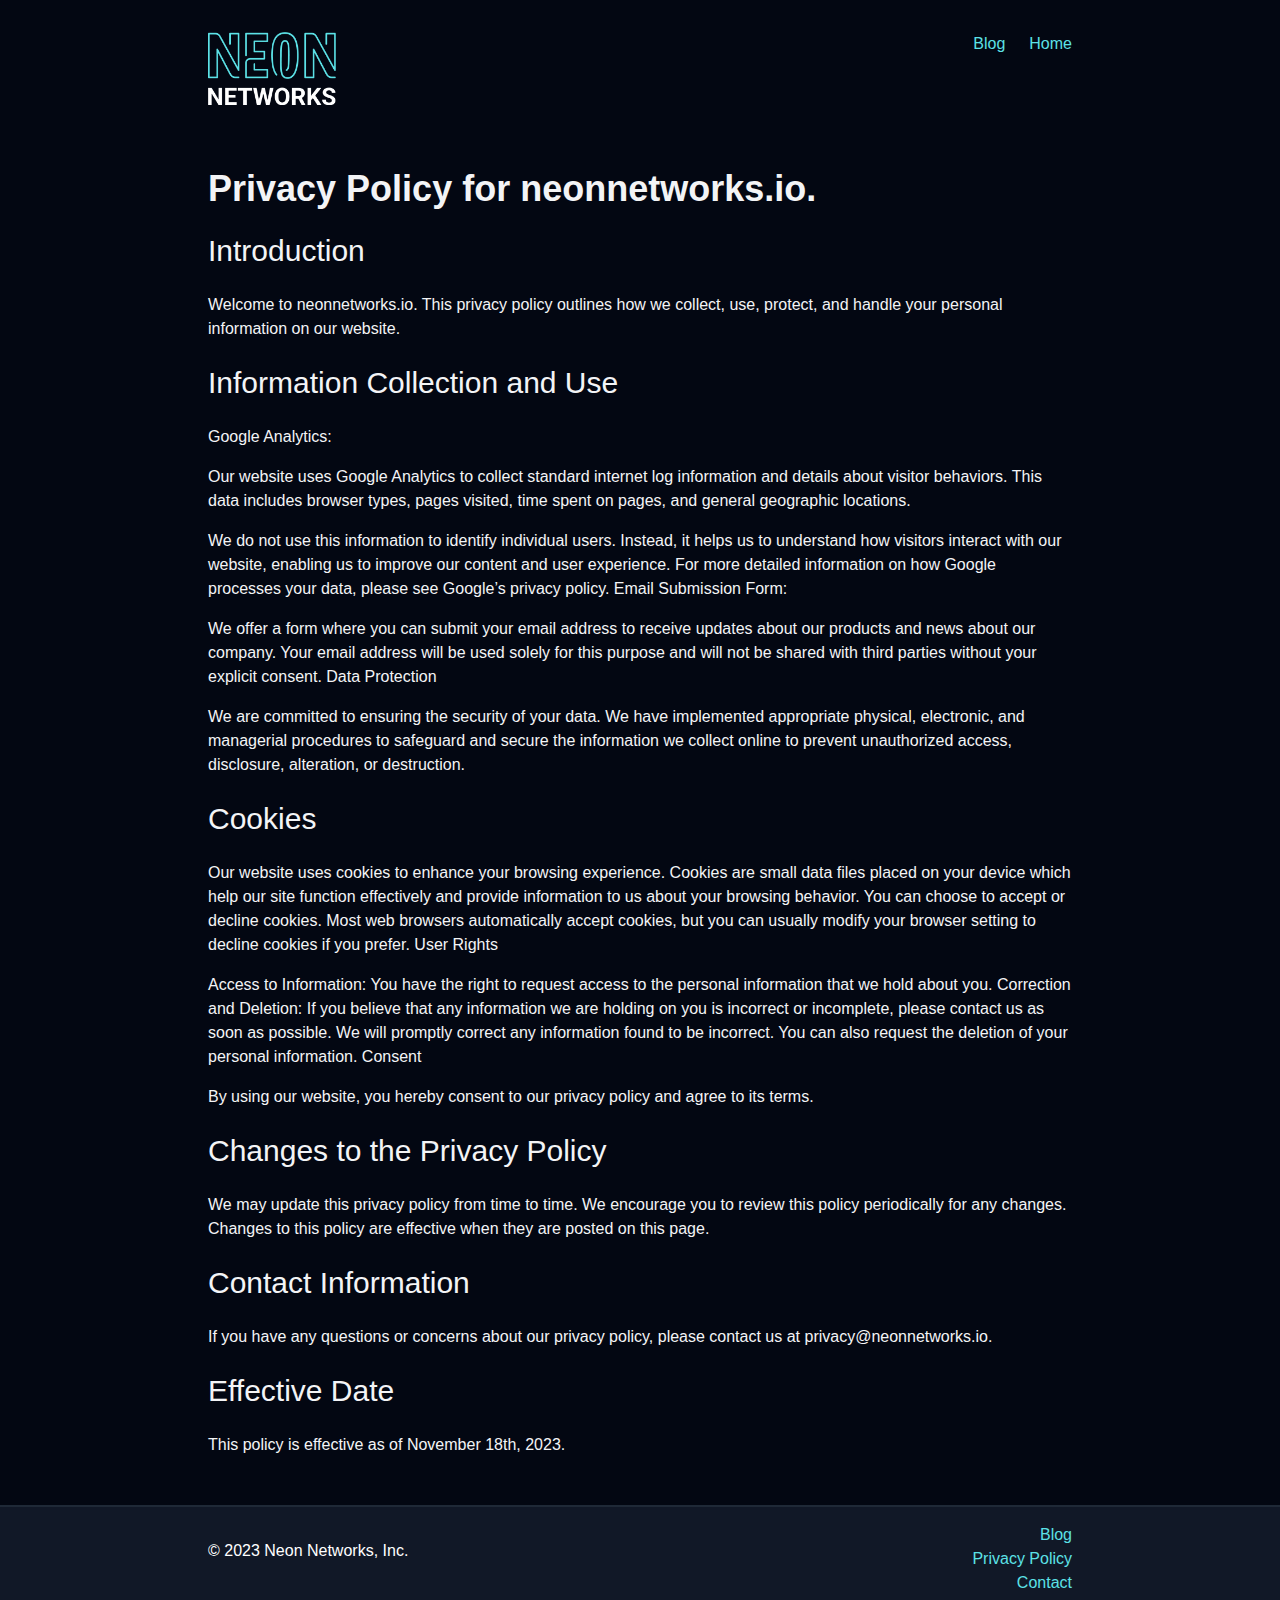
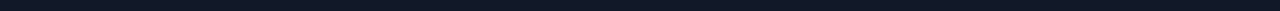
==== privacy-policy.html @ 4b2929be "initial commit of website" ====
<!doctype html>
<html lang="en">

<head>
  <meta charset="UTF-8">
  <meta name="viewport" content="width=device-width, initial-scale=1.0">
  <title></title>
  <link rel="stylesheet" href="/assets/css/main.css">

  
</head>

<body class="flex flex-col min-h-screen bg-gray-950 text-gray-100">
  <div class="flex-grow container max-w-4xl mx-auto w-5/6 px-4 py-8">
    <header>
  <div class="flex justify-between items-stretch mx-auto max-w-4xl w-full">
    <div>
      <a href="/">
        <img src="/assets/img/neon@5x-cropped.png" class="w-32 mb-10" />
      </a>
    </div>
    <div class="flex space-x-6">
      <a href="/blog">Blog</a>
      <a href="/">Home</a>
    </div>
  </div>
</header>
<h1 id="privacy-policy-for-neonnetworksio">Privacy Policy for neonnetworks.io.</h1>

<h2 id="introduction">Introduction</h2>

<p>Welcome to neonnetworks.io. This privacy policy outlines how we collect, use, protect, and handle your personal information on our website.</p>

<h2 id="information-collection-and-use">Information Collection and Use</h2>

<p>Google Analytics:</p>

<p>Our website uses Google Analytics to collect standard internet log information and details about visitor behaviors. This data includes browser types, pages visited, time spent on pages, and general geographic locations.</p>

<p>We do not use this information to identify individual users. Instead, it helps us to understand how visitors interact with our website, enabling us to improve our content and user experience.
For more detailed information on how Google processes your data, please see Google’s privacy policy.
Email Submission Form:</p>

<p>We offer a form where you can submit your email address to receive updates about our products and news about our company.
Your email address will be used solely for this purpose and will not be shared with third parties without your explicit consent.
Data Protection</p>

<p>We are committed to ensuring the security of your data. We have implemented appropriate physical, electronic, and managerial procedures to safeguard and secure the information we collect online to prevent unauthorized access, disclosure, alteration, or destruction.</p>

<h2 id="cookies">Cookies</h2>

<p>Our website uses cookies to enhance your browsing experience. Cookies are small data files placed on your device which help our site function effectively and provide information to us about your browsing behavior.
You can choose to accept or decline cookies. Most web browsers automatically accept cookies, but you can usually modify your browser setting to decline cookies if you prefer.
User Rights</p>

<p>Access to Information: You have the right to request access to the personal information that we hold about you.
Correction and Deletion: If you believe that any information we are holding on you is incorrect or incomplete, please contact us as soon as possible. We will promptly correct any information found to be incorrect. You can also request the deletion of your personal information.
Consent</p>

<p>By using our website, you hereby consent to our privacy policy and agree to its terms.</p>

<h2 id="changes-to-the-privacy-policy">Changes to the Privacy Policy</h2>

<p>We may update this privacy policy from time to time. We encourage you to review this policy periodically for any changes. Changes to this policy are effective when they are posted on this page.</p>

<h2 id="contact-information">Contact Information</h2>

<p>If you have any questions or concerns about our privacy policy, please contact us at privacy@neonnetworks.io.</p>

<h2 id="effective-date">Effective Date</h2>

<p>This policy is effective as of November 18th, 2023.</p>

  </div>

  <footer class="bg-gray-900 border-t-2 border-gray-800  text-white">
    <div class="flex justify-between items-stretch mx-auto p-4 max-w-4xl w-full">
      <div class="flex flex-col">
        <p class="my-4">&copy; 2023 Neon Networks, Inc.</p>
      </div>
      <div class="flex flex-col text-right">
        <a href="/blog">Blog</a>
        <a href="/privacy-policy">Privacy Policy</a>
        <a href="mailto:hello@neonnetworks.io">Contact</a>
      </div>
    </div>
  </footer>
</body>

</html>
---- assets/css/main.css ----
/*! tailwindcss v3.3.5 | MIT License | https://tailwindcss.com*/*,:after,:before{border:0 solid #e5e7eb;box-sizing:border-box}:after,:before{--tw-content:""}html{-webkit-text-size-adjust:100%;font-feature-settings:normal;font-family:Helvetica Neue,sans-serif;font-variation-settings:normal;line-height:1.5;-moz-tab-size:4;-o-tab-size:4;tab-size:4}body{line-height:inherit;margin:0}hr{border-top-width:1px;color:inherit;height:0}abbr:where([title]){-webkit-text-decoration:underline dotted;text-decoration:underline dotted}h1,h2,h3,h4,h5,h6{font-size:inherit;font-weight:inherit}a{color:inherit;text-decoration:inherit}b,strong{font-weight:bolder}code,kbd,pre,samp{font-family:ui-monospace,SFMono-Regular,Menlo,Monaco,Consolas,Liberation Mono,Courier New,monospace;font-size:1em}small{font-size:80%}sub,sup{font-size:75%;line-height:0;position:relative;vertical-align:baseline}sub{bottom:-.25em}sup{top:-.5em}table{border-collapse:collapse;border-color:inherit;text-indent:0}button,input,optgroup,select,textarea{font-feature-settings:inherit;color:inherit;font-family:inherit;font-size:100%;font-variation-settings:inherit;font-weight:inherit;line-height:inherit;margin:0;padding:0}button,select{text-transform:none}[type=button],[type=reset],[type=submit],button{-webkit-appearance:button;background-color:transparent;background-image:none}:-moz-focusring{outline:auto}:-moz-ui-invalid{box-shadow:none}progress{vertical-align:baseline}::-webkit-inner-spin-button,::-webkit-outer-spin-button{height:auto}[type=search]{-webkit-appearance:textfield;outline-offset:-2px}::-webkit-search-decoration{-webkit-appearance:none}::-webkit-file-upload-button{-webkit-appearance:button;font:inherit}summary{display:list-item}blockquote,dd,dl,figure,h1,h2,h3,h4,h5,h6,hr,p,pre{margin:0}fieldset{margin:0}fieldset,legend{padding:0}menu,ol,ul{list-style:none;margin:0;padding:0}dialog{padding:0}textarea{resize:vertical}input::-moz-placeholder,textarea::-moz-placeholder{color:#9ca3af;opacity:1}input::placeholder,textarea::placeholder{color:#9ca3af;opacity:1}[role=button],button{cursor:pointer}:disabled{cursor:default}audio,canvas,embed,iframe,img,object,svg,video{display:block;vertical-align:middle}img,video{height:auto;max-width:100%}[hidden]{display:none}*,:after,:before{--tw-border-spacing-x:0;--tw-border-spacing-y:0;--tw-translate-x:0;--tw-translate-y:0;--tw-rotate:0;--tw-skew-x:0;--tw-skew-y:0;--tw-scale-x:1;--tw-scale-y:1;--tw-pan-x: ;--tw-pan-y: ;--tw-pinch-zoom: ;--tw-scroll-snap-strictness:proximity;--tw-gradient-from-position: ;--tw-gradient-via-position: ;--tw-gradient-to-position: ;--tw-ordinal: ;--tw-slashed-zero: ;--tw-numeric-figure: ;--tw-numeric-spacing: ;--tw-numeric-fraction: ;--tw-ring-inset: ;--tw-ring-offset-width:0px;--tw-ring-offset-color:#fff;--tw-ring-color:rgba(59,130,246,.5);--tw-ring-offset-shadow:0 0 #0000;--tw-ring-shadow:0 0 #0000;--tw-shadow:0 0 #0000;--tw-shadow-colored:0 0 #0000;--tw-blur: ;--tw-brightness: ;--tw-contrast: ;--tw-grayscale: ;--tw-hue-rotate: ;--tw-invert: ;--tw-saturate: ;--tw-sepia: ;--tw-drop-shadow: ;--tw-backdrop-blur: ;--tw-backdrop-brightness: ;--tw-backdrop-contrast: ;--tw-backdrop-grayscale: ;--tw-backdrop-hue-rotate: ;--tw-backdrop-invert: ;--tw-backdrop-opacity: ;--tw-backdrop-saturate: ;--tw-backdrop-sepia: }::backdrop{--tw-border-spacing-x:0;--tw-border-spacing-y:0;--tw-translate-x:0;--tw-translate-y:0;--tw-rotate:0;--tw-skew-x:0;--tw-skew-y:0;--tw-scale-x:1;--tw-scale-y:1;--tw-pan-x: ;--tw-pan-y: ;--tw-pinch-zoom: ;--tw-scroll-snap-strictness:proximity;--tw-gradient-from-position: ;--tw-gradient-via-position: ;--tw-gradient-to-position: ;--tw-ordinal: ;--tw-slashed-zero: ;--tw-numeric-figure: ;--tw-numeric-spacing: ;--tw-numeric-fraction: ;--tw-ring-inset: ;--tw-ring-offset-width:0px;--tw-ring-offset-color:#fff;--tw-ring-color:rgba(59,130,246,.5);--tw-ring-offset-shadow:0 0 #0000;--tw-ring-shadow:0 0 #0000;--tw-shadow:0 0 #0000;--tw-shadow-colored:0 0 #0000;--tw-blur: ;--tw-brightness: ;--tw-contrast: ;--tw-grayscale: ;--tw-hue-rotate: ;--tw-invert: ;--tw-saturate: ;--tw-sepia: ;--tw-drop-shadow: ;--tw-backdrop-blur: ;--tw-backdrop-brightness: ;--tw-backdrop-contrast: ;--tw-backdrop-grayscale: ;--tw-backdrop-hue-rotate: ;--tw-backdrop-invert: ;--tw-backdrop-opacity: ;--tw-backdrop-saturate: ;--tw-backdrop-sepia: }.container{width:100%}@media (min-width:640px){.container{max-width:640px}}@media (min-width:768px){.container{max-width:768px}}@media (min-width:1024px){.container{max-width:1024px}}@media (min-width:1280px){.container{max-width:1280px}}@media (min-width:1536px){.container{max-width:1536px}}.prose{color:var(--tw-prose-body);max-width:65ch}.prose :where(p):not(:where([class~=not-prose],[class~=not-prose] *)){margin-bottom:1.25em;margin-top:1.25em}.prose :where([class~=lead]):not(:where([class~=not-prose],[class~=not-prose] *)){color:var(--tw-prose-lead);font-size:1.25em;line-height:1.6;margin-bottom:1.2em;margin-top:1.2em}.prose :where(a):not(:where([class~=not-prose],[class~=not-prose] *)){color:var(--tw-prose-links);font-weight:500;text-decoration:underline}.prose :where(strong):not(:where([class~=not-prose],[class~=not-prose] *)){color:var(--tw-prose-bold);font-weight:600}.prose :where(a strong):not(:where([class~=not-prose],[class~=not-prose] *)){color:inherit}.prose :where(blockquote strong):not(:where([class~=not-prose],[class~=not-prose] *)){color:inherit}.prose :where(thead th strong):not(:where([class~=not-prose],[class~=not-prose] *)){color:inherit}.prose :where(ol):not(:where([class~=not-prose],[class~=not-prose] *)){list-style-type:decimal;margin-bottom:1.25em;margin-top:1.25em;padding-left:1.625em}.prose :where(ol[type=A]):not(:where([class~=not-prose],[class~=not-prose] *)){list-style-type:upper-alpha}.prose :where(ol[type=a]):not(:where([class~=not-prose],[class~=not-prose] *)){list-style-type:lower-alpha}.prose :where(ol[type=A s]):not(:where([class~=not-prose],[class~=not-prose] *)){list-style-type:upper-alpha}.prose :where(ol[type=a s]):not(:where([class~=not-prose],[class~=not-prose] *)){list-style-type:lower-alpha}.prose :where(ol[type=I]):not(:where([class~=not-prose],[class~=not-prose] *)){list-style-type:upper-roman}.prose :where(ol[type=i]):not(:where([class~=not-prose],[class~=not-prose] *)){list-style-type:lower-roman}.prose :where(ol[type=I s]):not(:where([class~=not-prose],[class~=not-prose] *)){list-style-type:upper-roman}.prose :where(ol[type=i s]):not(:where([class~=not-prose],[class~=not-prose] *)){list-style-type:lower-roman}.prose :where(ol[type="1"]):not(:where([class~=not-prose],[class~=not-prose] *)){list-style-type:decimal}.prose :where(ul):not(:where([class~=not-prose],[class~=not-prose] *)){list-style-type:disc;margin-bottom:1.25em;margin-top:1.25em;padding-left:1.625em}.prose :where(ol>li):not(:where([class~=not-prose],[class~=not-prose] *))::marker{color:var(--tw-prose-counters);font-weight:400}.prose :where(ul>li):not(:where([class~=not-prose],[class~=not-prose] *))::marker{color:var(--tw-prose-bullets)}.prose :where(dt):not(:where([class~=not-prose],[class~=not-prose] *)){color:var(--tw-prose-headings);font-weight:600;margin-top:1.25em}.prose :where(hr):not(:where([class~=not-prose],[class~=not-prose] *)){border-color:var(--tw-prose-hr);border-top-width:1px;margin-bottom:3em;margin-top:3em}.prose :where(blockquote):not(:where([class~=not-prose],[class~=not-prose] *)){border-left-color:var(--tw-prose-quote-borders);border-left-width:.25rem;color:var(--tw-prose-quotes);font-style:italic;font-weight:500;margin-bottom:1.6em;margin-top:1.6em;padding-left:1em;quotes:"\201C""\201D""\2018""\2019"}.prose :where(blockquote p:first-of-type):not(:where([class~=not-prose],[class~=not-prose] *)):before{content:open-quote}.prose :where(blockquote p:last-of-type):not(:where([class~=not-prose],[class~=not-prose] *)):after{content:close-quote}.prose :where(h1):not(:where([class~=not-prose],[class~=not-prose] *)){color:var(--tw-prose-headings);font-size:2.25em;font-weight:800;line-height:1.1111111;margin-bottom:.8888889em;margin-top:0}.prose :where(h1 strong):not(:where([class~=not-prose],[class~=not-prose] *)){color:inherit;font-weight:900}.prose :where(h2):not(:where([class~=not-prose],[class~=not-prose] *)){color:var(--tw-prose-headings);font-size:1.5em;font-weight:700;line-height:1.3333333;margin-bottom:1em;margin-top:2em}.prose :where(h2 strong):not(:where([class~=not-prose],[class~=not-prose] *)){color:inherit;font-weight:800}.prose :where(h3):not(:where([class~=not-prose],[class~=not-prose] *)){color:var(--tw-prose-headings);font-size:1.25em;font-weight:600;line-height:1.6;margin-bottom:.6em;margin-top:1.6em}.prose :where(h3 strong):not(:where([class~=not-prose],[class~=not-prose] *)){color:inherit;font-weight:700}.prose :where(h4):not(:where([class~=not-prose],[class~=not-prose] *)){color:var(--tw-prose-headings);font-weight:600;line-height:1.5;margin-bottom:.5em;margin-top:1.5em}.prose :where(h4 strong):not(:where([class~=not-prose],[class~=not-prose] *)){color:inherit;font-weight:700}.prose :where(img):not(:where([class~=not-prose],[class~=not-prose] *)){margin-bottom:2em;margin-top:2em}.prose :where(picture):not(:where([class~=not-prose],[class~=not-prose] *)){display:block;margin-bottom:2em;margin-top:2em}.prose :where(kbd):not(:where([class~=not-prose],[class~=not-prose] *)){border-radius:.3125rem;box-shadow:0 0 0 1px rgb(var(--tw-prose-kbd-shadows)/10%),0 3px 0 rgb(var(--tw-prose-kbd-shadows)/10%);color:var(--tw-prose-kbd);font-family:inherit;font-size:.875em;font-weight:500;padding:.1875em .375em}.prose :where(code):not(:where([class~=not-prose],[class~=not-prose] *)){color:var(--tw-prose-code);font-size:.875em;font-weight:600}.prose :where(code):not(:where([class~=not-prose],[class~=not-prose] *)):before{content:"`"}.prose :where(code):not(:where([class~=not-prose],[class~=not-prose] *)):after{content:"`"}.prose :where(a code):not(:where([class~=not-prose],[class~=not-prose] *)){color:inherit}.prose :where(h1 code):not(:where([class~=not-prose],[class~=not-prose] *)){color:inherit}.prose :where(h2 code):not(:where([class~=not-prose],[class~=not-prose] *)){color:inherit;font-size:.875em}.prose :where(h3 code):not(:where([class~=not-prose],[class~=not-prose] *)){color:inherit;font-size:.9em}.prose :where(h4 code):not(:where([class~=not-prose],[class~=not-prose] *)){color:inherit}.prose :where(blockquote code):not(:where([class~=not-prose],[class~=not-prose] *)){color:inherit}.prose :where(thead th code):not(:where([class~=not-prose],[class~=not-prose] *)){color:inherit}.prose :where(pre):not(:where([class~=not-prose],[class~=not-prose] *)){background-color:var(--tw-prose-pre-bg);border-radius:.375rem;color:var(--tw-prose-pre-code);font-size:.875em;font-weight:400;line-height:1.7142857;margin-bottom:1.7142857em;margin-top:1.7142857em;overflow-x:auto;padding:.8571429em 1.1428571em}.prose :where(pre code):not(:where([class~=not-prose],[class~=not-prose] *)){background-color:transparent;border-radius:0;border-width:0;color:inherit;font-family:inherit;font-size:inherit;font-weight:inherit;line-height:inherit;padding:0}.prose :where(pre code):not(:where([class~=not-prose],[class~=not-prose] *)):before{content:none}.prose :where(pre code):not(:where([class~=not-prose],[class~=not-prose] *)):after{content:none}.prose :where(table):not(:where([class~=not-prose],[class~=not-prose] *)){font-size:.875em;line-height:1.7142857;margin-bottom:2em;margin-top:2em;table-layout:auto;text-align:left;width:100%}.prose :where(thead):not(:where([class~=not-prose],[class~=not-prose] *)){border-bottom-color:var(--tw-prose-th-borders);border-bottom-width:1px}.prose :where(thead th):not(:where([class~=not-prose],[class~=not-prose] *)){color:var(--tw-prose-headings);font-weight:600;padding-bottom:.5714286em;padding-left:.5714286em;padding-right:.5714286em;vertical-align:bottom}.prose :where(tbody tr):not(:where([class~=not-prose],[class~=not-prose] *)){border-bottom-color:var(--tw-prose-td-borders);border-bottom-width:1px}.prose :where(tbody tr:last-child):not(:where([class~=not-prose],[class~=not-prose] *)){border-bottom-width:0}.prose :where(tbody td):not(:where([class~=not-prose],[class~=not-prose] *)){vertical-align:baseline}.prose :where(tfoot):not(:where([class~=not-prose],[class~=not-prose] *)){border-top-color:var(--tw-prose-th-borders);border-top-width:1px}.prose :where(tfoot td):not(:where([class~=not-prose],[class~=not-prose] *)){vertical-align:top}.prose :where(figure>*):not(:where([class~=not-prose],[class~=not-prose] *)){margin-bottom:0;margin-top:0}.prose :where(figcaption):not(:where([class~=not-prose],[class~=not-prose] *)){color:var(--tw-prose-captions);font-size:.875em;line-height:1.4285714;margin-top:.8571429em}.prose{--tw-prose-body:#374151;--tw-prose-headings:#111827;--tw-prose-lead:#4b5563;--tw-prose-links:#111827;--tw-prose-bold:#111827;--tw-prose-counters:#6b7280;--tw-prose-bullets:#d1d5db;--tw-prose-hr:#e5e7eb;--tw-prose-quotes:#111827;--tw-prose-quote-borders:#e5e7eb;--tw-prose-captions:#6b7280;--tw-prose-kbd:#111827;--tw-prose-kbd-shadows:17 24 39;--tw-prose-code:#111827;--tw-prose-pre-code:#e5e7eb;--tw-prose-pre-bg:#1f2937;--tw-prose-th-borders:#d1d5db;--tw-prose-td-borders:#e5e7eb;--tw-prose-invert-body:#d1d5db;--tw-prose-invert-headings:#fff;--tw-prose-invert-lead:#9ca3af;--tw-prose-invert-links:#fff;--tw-prose-invert-bold:#fff;--tw-prose-invert-counters:#9ca3af;--tw-prose-invert-bullets:#4b5563;--tw-prose-invert-hr:#374151;--tw-prose-invert-quotes:#f3f4f6;--tw-prose-invert-quote-borders:#374151;--tw-prose-invert-captions:#9ca3af;--tw-prose-invert-kbd:#fff;--tw-prose-invert-kbd-shadows:255 255 255;--tw-prose-invert-code:#fff;--tw-prose-invert-pre-code:#d1d5db;--tw-prose-invert-pre-bg:rgba(0,0,0,.5);--tw-prose-invert-th-borders:#4b5563;--tw-prose-invert-td-borders:#374151;font-size:1rem;line-height:1.75}.prose :where(picture>img):not(:where([class~=not-prose],[class~=not-prose] *)){margin-bottom:0;margin-top:0}.prose :where(video):not(:where([class~=not-prose],[class~=not-prose] *)){margin-bottom:2em;margin-top:2em}.prose :where(li):not(:where([class~=not-prose],[class~=not-prose] *)){margin-bottom:.5em;margin-top:.5em}.prose :where(ol>li):not(:where([class~=not-prose],[class~=not-prose] *)){padding-left:.375em}.prose :where(ul>li):not(:where([class~=not-prose],[class~=not-prose] *)){padding-left:.375em}.prose :where(.prose>ul>li p):not(:where([class~=not-prose],[class~=not-prose] *)){margin-bottom:.75em;margin-top:.75em}.prose :where(.prose>ul>li>:first-child):not(:where([class~=not-prose],[class~=not-prose] *)){margin-top:1.25em}.prose :where(.prose>ul>li>:last-child):not(:where([class~=not-prose],[class~=not-prose] *)){margin-bottom:1.25em}.prose :where(.prose>ol>li>:first-child):not(:where([class~=not-prose],[class~=not-prose] *)){margin-top:1.25em}.prose :where(.prose>ol>li>:last-child):not(:where([class~=not-prose],[class~=not-prose] *)){margin-bottom:1.25em}.prose :where(ul ul,ul ol,ol ul,ol ol):not(:where([class~=not-prose],[class~=not-prose] *)){margin-bottom:.75em;margin-top:.75em}.prose :where(dl):not(:where([class~=not-prose],[class~=not-prose] *)){margin-bottom:1.25em;margin-top:1.25em}.prose :where(dd):not(:where([class~=not-prose],[class~=not-prose] *)){margin-top:.5em;padding-left:1.625em}.prose :where(hr+*):not(:where([class~=not-prose],[class~=not-prose] *)){margin-top:0}.prose :where(h2+*):not(:where([class~=not-prose],[class~=not-prose] *)){margin-top:0}.prose :where(h3+*):not(:where([class~=not-prose],[class~=not-prose] *)){margin-top:0}.prose :where(h4+*):not(:where([class~=not-prose],[class~=not-prose] *)){margin-top:0}.prose :where(thead th:first-child):not(:where([class~=not-prose],[class~=not-prose] *)){padding-left:0}.prose :where(thead th:last-child):not(:where([class~=not-prose],[class~=not-prose] *)){padding-right:0}.prose :where(tbody td,tfoot td):not(:where([class~=not-prose],[class~=not-prose] *)){padding:.5714286em}.prose :where(tbody td:first-child,tfoot td:first-child):not(:where([class~=not-prose],[class~=not-prose] *)){padding-left:0}.prose :where(tbody td:last-child,tfoot td:last-child):not(:where([class~=not-prose],[class~=not-prose] *)){padding-right:0}.prose :where(figure):not(:where([class~=not-prose],[class~=not-prose] *)){margin-bottom:2em;margin-top:2em}.prose :where(.prose>:first-child):not(:where([class~=not-prose],[class~=not-prose] *)){margin-top:0}.prose :where(.prose>:last-child):not(:where([class~=not-prose],[class~=not-prose] *)){margin-bottom:0}.visible{visibility:visible}.collapse{visibility:collapse}.static{position:static}.fixed{position:fixed}.absolute{position:absolute}.relative{position:relative}.sticky{position:sticky}.-right-4{right:-1rem}.-top-6{top:-1.5rem}.-z-10{z-index:-10}.order-first{order:-9999}.order-last{order:9999}.col-span-full{grid-column:1/-1}.row-span-full{grid-row:1/-1}.clear-none{clear:none}.-mx-6{margin-left:-1.5rem;margin-right:-1.5rem}.mx-auto{margin-left:auto;margin-right:auto}.my-2{margin-bottom:.5rem;margin-top:.5rem}.my-4{margin-bottom:1rem;margin-top:1rem}.my-48{margin-bottom:12rem;margin-top:12rem}.my-auto{margin-bottom:auto;margin-top:auto}.mb-10{margin-bottom:2.5rem}.mb-3{margin-bottom:.75rem}.mb-auto{margin-bottom:auto}.mt-auto{margin-top:auto}.block{display:block}.inline-block{display:inline-block}.inline{display:inline}.flex{display:flex}.table{display:table}.inline-table{display:inline-table}.flow-root{display:flow-root}.grid{display:grid}.inline-grid{display:inline-grid}.contents{display:contents}.list-item{display:list-item}.hidden{display:none}.min-h-screen{min-height:100vh}.w-32{width:8rem}.w-5\/6{width:83.333333%}.w-60{width:15rem}.w-full{width:100%}.max-w-4xl{max-width:56rem}.max-w-none{max-width:none}.max-w-prose{max-width:65ch}.flex-grow,.grow{flex-grow:1}.transform{transform:translate(var(--tw-translate-x),var(--tw-translate-y)) rotate(var(--tw-rotate)) skewX(var(--tw-skew-x)) skewY(var(--tw-skew-y)) scaleX(var(--tw-scale-x)) scaleY(var(--tw-scale-y))}.transform-gpu{transform:translate3d(var(--tw-translate-x),var(--tw-translate-y),0) rotate(var(--tw-rotate)) skewX(var(--tw-skew-x)) skewY(var(--tw-skew-y)) scaleX(var(--tw-scale-x)) scaleY(var(--tw-scale-y))}.cursor-help{cursor:help}.cursor-move{cursor:move}.cursor-text{cursor:text}.cursor-wait{cursor:wait}.select-all{-webkit-user-select:all;-moz-user-select:all;user-select:all}.select-auto{-webkit-user-select:auto;-moz-user-select:auto;user-select:auto}.resize{resize:both}.grid-flow-dense{grid-auto-flow:dense}.flex-col{flex-direction:column}.flex-nowrap{flex-wrap:nowrap}.place-content-baseline{place-content:baseline}.place-items-baseline{place-items:baseline}.content-normal{align-content:normal}.content-baseline{align-content:baseline}.content-stretch{align-content:stretch}.items-stretch{align-items:stretch}.justify-normal{justify-content:normal}.justify-center{justify-content:center}.justify-between{justify-content:space-between}.justify-evenly{justify-content:space-evenly}.justify-stretch{justify-content:stretch}.space-x-0>:not([hidden])~:not([hidden]){--tw-space-x-reverse:0;margin-left:calc(0px*(1 - var(--tw-space-x-reverse)));margin-right:calc(0px*var(--tw-space-x-reverse))}.space-x-2>:not([hidden])~:not([hidden]){--tw-space-x-reverse:0;margin-left:calc(.5rem*(1 - var(--tw-space-x-reverse)));margin-right:calc(.5rem*var(--tw-space-x-reverse))}.space-x-6>:not([hidden])~:not([hidden]){--tw-space-x-reverse:0;margin-left:calc(1.5rem*(1 - var(--tw-space-x-reverse)));margin-right:calc(1.5rem*var(--tw-space-x-reverse))}.space-y-reverse>:not([hidden])~:not([hidden]){--tw-space-y-reverse:1}.space-x-reverse>:not([hidden])~:not([hidden]){--tw-space-x-reverse:1}.self-baseline{align-self:baseline}.overflow-clip{overflow:clip}.overflow-x-clip{overflow-x:clip}.overflow-y-clip{overflow-y:clip}.truncate{overflow:hidden;white-space:nowrap}.overflow-ellipsis,.text-ellipsis,.truncate{text-overflow:ellipsis}.text-clip{text-overflow:clip}.whitespace-nowrap{white-space:nowrap}.whitespace-break-spaces{white-space:break-spaces}.break-all{word-break:break-all}.break-keep{word-break:keep-all}.rounded{border-radius:.25rem}.rounded-md{border-radius:.375rem}.border{border-width:1px}.border-2{border-width:2px}.border-x{border-left-width:1px;border-right-width:1px}.border-y{border-bottom-width:1px;border-top-width:1px}.border-t-2{border-top-width:2px}.border-double{border-style:double}.border-hidden{border-style:hidden}.border-\[\#5CE1E6\]{--tw-border-opacity:1;border-color:rgb(92 225 230/var(--tw-border-opacity))}.border-gray-800{--tw-border-opacity:1;border-color:rgb(31 41 55/var(--tw-border-opacity))}.bg-\[\#5CE1E6\]{--tw-bg-opacity:1;background-color:rgb(92 225 230/var(--tw-bg-opacity))}.bg-gray-900{--tw-bg-opacity:1;background-color:rgb(17 24 39/var(--tw-bg-opacity))}.bg-gray-950{--tw-bg-opacity:1;background-color:rgb(3 7 18/var(--tw-bg-opacity))}.bg-none{background-image:none}.box-decoration-slice,.decoration-slice{-webkit-box-decoration-break:slice;box-decoration-break:slice}.bg-auto{background-size:auto}.bg-repeat-round{background-repeat:round}.bg-repeat-space{background-repeat:space}.fill-none{fill:none}.stroke-none{stroke:none}.p-2{padding:.5rem}.p-3{padding:.75rem}.p-4{padding:1rem}.px-4{padding-left:1rem;padding-right:1rem}.py-8{padding-bottom:2rem;padding-top:2rem}.text-center{text-align:center}.text-right{text-align:right}.text-start{text-align:start}.text-end{text-align:end}.align-sub{vertical-align:sub}.align-super{vertical-align:super}.font-sans{font-family:Helvetica Neue,sans-serif}.text-2xl{font-size:1.5rem;line-height:2rem}.text-6xl{font-size:3.75rem;line-height:1}.font-extralight{font-weight:200}.font-thin{font-weight:100}.uppercase{text-transform:uppercase}.lowercase{text-transform:lowercase}.italic{font-style:italic}.not-italic{font-style:normal}.text-gray-100{--tw-text-opacity:1;color:rgb(243 244 246/var(--tw-text-opacity))}.text-gray-400{--tw-text-opacity:1;color:rgb(156 163 175/var(--tw-text-opacity))}.text-gray-950{--tw-text-opacity:1;color:rgb(3 7 18/var(--tw-text-opacity))}.text-white{--tw-text-opacity:1;color:rgb(255 255 255/var(--tw-text-opacity))}.mix-blend-plus-lighter{mix-blend-mode:plus-lighter}.shadow{--tw-shadow:0 1px 3px 0 rgba(0,0,0,.1),0 1px 2px -1px rgba(0,0,0,.1);--tw-shadow-colored:0 1px 3px 0 var(--tw-shadow-color),0 1px 2px -1px var(--tw-shadow-color)}.shadow,.shadow-inner{box-shadow:var(--tw-ring-offset-shadow,0 0 #0000),var(--tw-ring-shadow,0 0 #0000),var(--tw-shadow)}.shadow-inner{--tw-shadow:inset 0 2px 4px 0 rgba(0,0,0,.05);--tw-shadow-colored:inset 0 2px 4px 0 var(--tw-shadow-color)}.shadow-sm{--tw-shadow:0 1px 2px 0 rgba(0,0,0,.05);--tw-shadow-colored:0 1px 2px 0 var(--tw-shadow-color);box-shadow:var(--tw-ring-offset-shadow,0 0 #0000),var(--tw-ring-shadow,0 0 #0000),var(--tw-shadow)}.shadow-gray-600{--tw-shadow-color:#4b5563;--tw-shadow:var(--tw-shadow-colored)}.outline-none{outline:2px solid transparent;outline-offset:2px}.outline{outline-style:solid}.outline-black{outline-color:#000}.outline-white{outline-color:#fff}.ring{--tw-ring-offset-shadow:var(--tw-ring-inset) 0 0 0 var(--tw-ring-offset-width) var(--tw-ring-offset-color);--tw-ring-shadow:var(--tw-ring-inset) 0 0 0 calc(3px + var(--tw-ring-offset-width)) var(--tw-ring-color);box-shadow:var(--tw-ring-offset-shadow),var(--tw-ring-shadow),var(--tw-shadow,0 0 #0000)}.ring-inset{--tw-ring-inset:inset}.ring-offset-0{--tw-ring-offset-width:0px}.blur-0,.blur-none{--tw-blur:blur(0)}.blur-0,.blur-none,.grayscale{filter:var(--tw-blur) var(--tw-brightness) var(--tw-contrast) var(--tw-grayscale) var(--tw-hue-rotate) var(--tw-invert) var(--tw-saturate) var(--tw-sepia) var(--tw-drop-shadow)}.grayscale{--tw-grayscale:grayscale(100%)}.invert{--tw-invert:invert(100%)}.filter,.invert{filter:var(--tw-blur) var(--tw-brightness) var(--tw-contrast) var(--tw-grayscale) var(--tw-hue-rotate) var(--tw-invert) var(--tw-saturate) var(--tw-sepia) var(--tw-drop-shadow)}.backdrop-filter{-webkit-backdrop-filter:var(--tw-backdrop-blur) var(--tw-backdrop-brightness) var(--tw-backdrop-contrast) var(--tw-backdrop-grayscale) var(--tw-backdrop-hue-rotate) var(--tw-backdrop-invert) var(--tw-backdrop-opacity) var(--tw-backdrop-saturate) var(--tw-backdrop-sepia);backdrop-filter:var(--tw-backdrop-blur) var(--tw-backdrop-brightness) var(--tw-backdrop-contrast) var(--tw-backdrop-grayscale) var(--tw-backdrop-hue-rotate) var(--tw-backdrop-invert) var(--tw-backdrop-opacity) var(--tw-backdrop-saturate) var(--tw-backdrop-sepia)}.transition{transition-duration:.15s;transition-property:color,background-color,border-color,text-decoration-color,fill,stroke,opacity,box-shadow,transform,filter,-webkit-backdrop-filter;transition-property:color,background-color,border-color,text-decoration-color,fill,stroke,opacity,box-shadow,transform,filter,backdrop-filter;transition-property:color,background-color,border-color,text-decoration-color,fill,stroke,opacity,box-shadow,transform,filter,backdrop-filter,-webkit-backdrop-filter;transition-timing-function:cubic-bezier(.4,0,.2,1)}.transition-colors{transition-duration:.15s;transition-property:color,background-color,border-color,text-decoration-color,fill,stroke;transition-timing-function:cubic-bezier(.4,0,.2,1)}.delay-0{transition-delay:0s}.duration-0{transition-duration:0s}.ease-in{transition-timing-function:cubic-bezier(.4,0,1,1)}h1{font-size:2.25rem;font-weight:700;line-height:2.5rem}h1,h2{margin-bottom:1.5rem;margin-top:1.5rem}h2{font-size:1.875rem;line-height:2.25rem}h3{font-size:1.5rem;line-height:2rem;margin-bottom:1.5rem;margin-top:1.5rem}p{margin-bottom:1rem;margin-top:1rem}a{--tw-text-opacity:1;color:rgb(92 225 230/var(--tw-text-opacity))}a:hover{text-decoration-line:underline}@media (min-width:1024px){.lg\:hover\:bg-blue-500:hover{--tw-bg-opacity:1;background-color:rgb(59 130 246/var(--tw-bg-opacity))}}
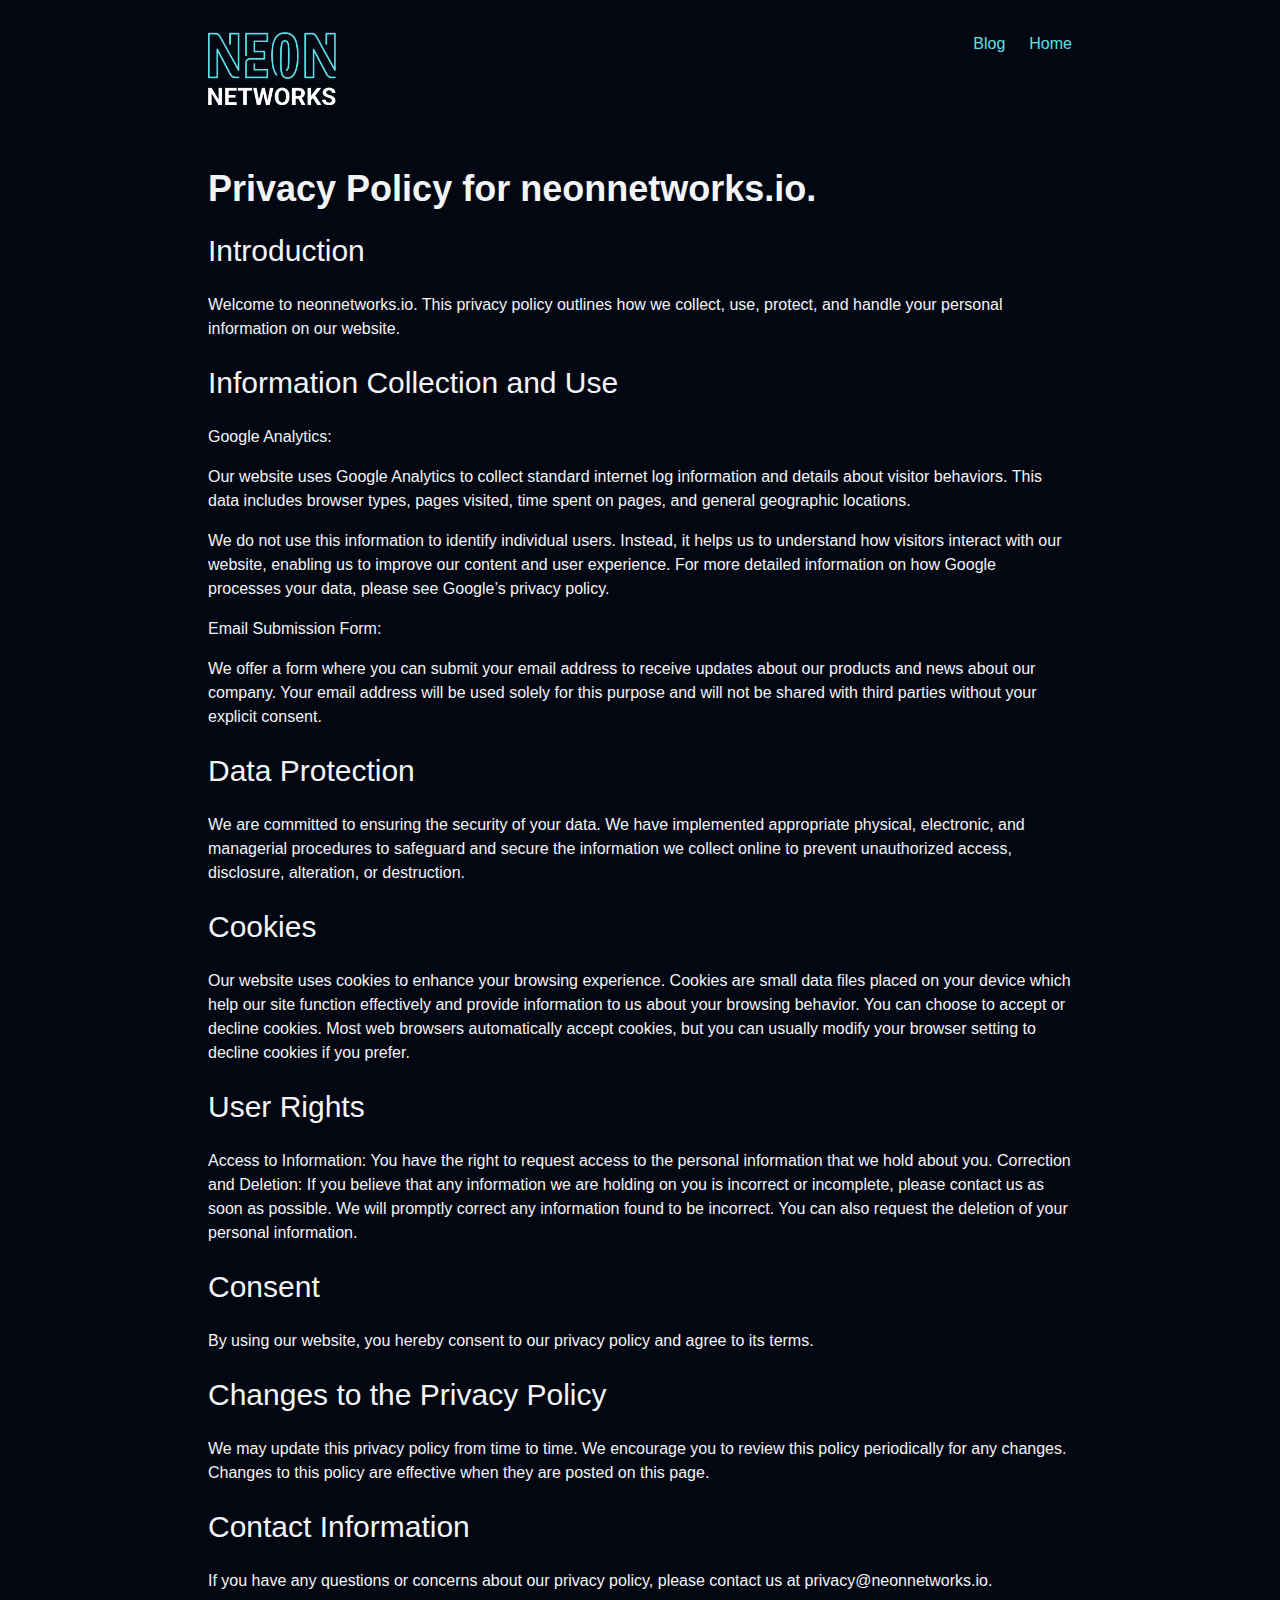
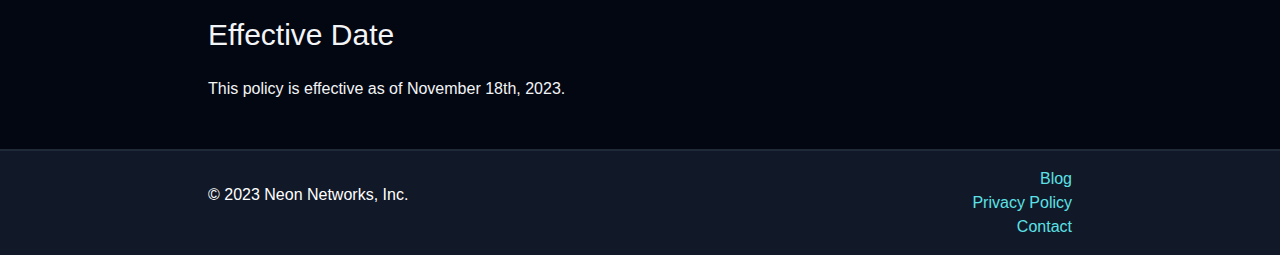
==== commit 3226d3c3: "fix privacy policy formatting issues" ====
--- a/privacy-policy.html
+++ b/privacy-policy.html
@@ -38,24 +38,28 @@
 <p>Our website uses Google Analytics to collect standard internet log information and details about visitor behaviors. This data includes browser types, pages visited, time spent on pages, and general geographic locations.</p>
 
 <p>We do not use this information to identify individual users. Instead, it helps us to understand how visitors interact with our website, enabling us to improve our content and user experience.
-For more detailed information on how Google processes your data, please see Google’s privacy policy.
-Email Submission Form:</p>
+For more detailed information on how Google processes your data, please see Google’s privacy policy.</p>
+
+<p>Email Submission Form:</p>
 
 <p>We offer a form where you can submit your email address to receive updates about our products and news about our company.
-Your email address will be used solely for this purpose and will not be shared with third parties without your explicit consent.
-Data Protection</p>
+Your email address will be used solely for this purpose and will not be shared with third parties without your explicit consent.</p>
+
+<h2 id="data-protection">Data Protection</h2>
 
 <p>We are committed to ensuring the security of your data. We have implemented appropriate physical, electronic, and managerial procedures to safeguard and secure the information we collect online to prevent unauthorized access, disclosure, alteration, or destruction.</p>
 
 <h2 id="cookies">Cookies</h2>
 
 <p>Our website uses cookies to enhance your browsing experience. Cookies are small data files placed on your device which help our site function effectively and provide information to us about your browsing behavior.
-You can choose to accept or decline cookies. Most web browsers automatically accept cookies, but you can usually modify your browser setting to decline cookies if you prefer.
-User Rights</p>
+You can choose to accept or decline cookies. Most web browsers automatically accept cookies, but you can usually modify your browser setting to decline cookies if you prefer.</p>
+
+<h2 id="user-rights">User Rights</h2>
 
 <p>Access to Information: You have the right to request access to the personal information that we hold about you.
-Correction and Deletion: If you believe that any information we are holding on you is incorrect or incomplete, please contact us as soon as possible. We will promptly correct any information found to be incorrect. You can also request the deletion of your personal information.
-Consent</p>
+Correction and Deletion: If you believe that any information we are holding on you is incorrect or incomplete, please contact us as soon as possible. We will promptly correct any information found to be incorrect. You can also request the deletion of your personal information.</p>
+
+<h2 id="consent">Consent</h2>
 
 <p>By using our website, you hereby consent to our privacy policy and agree to its terms.</p>
 
